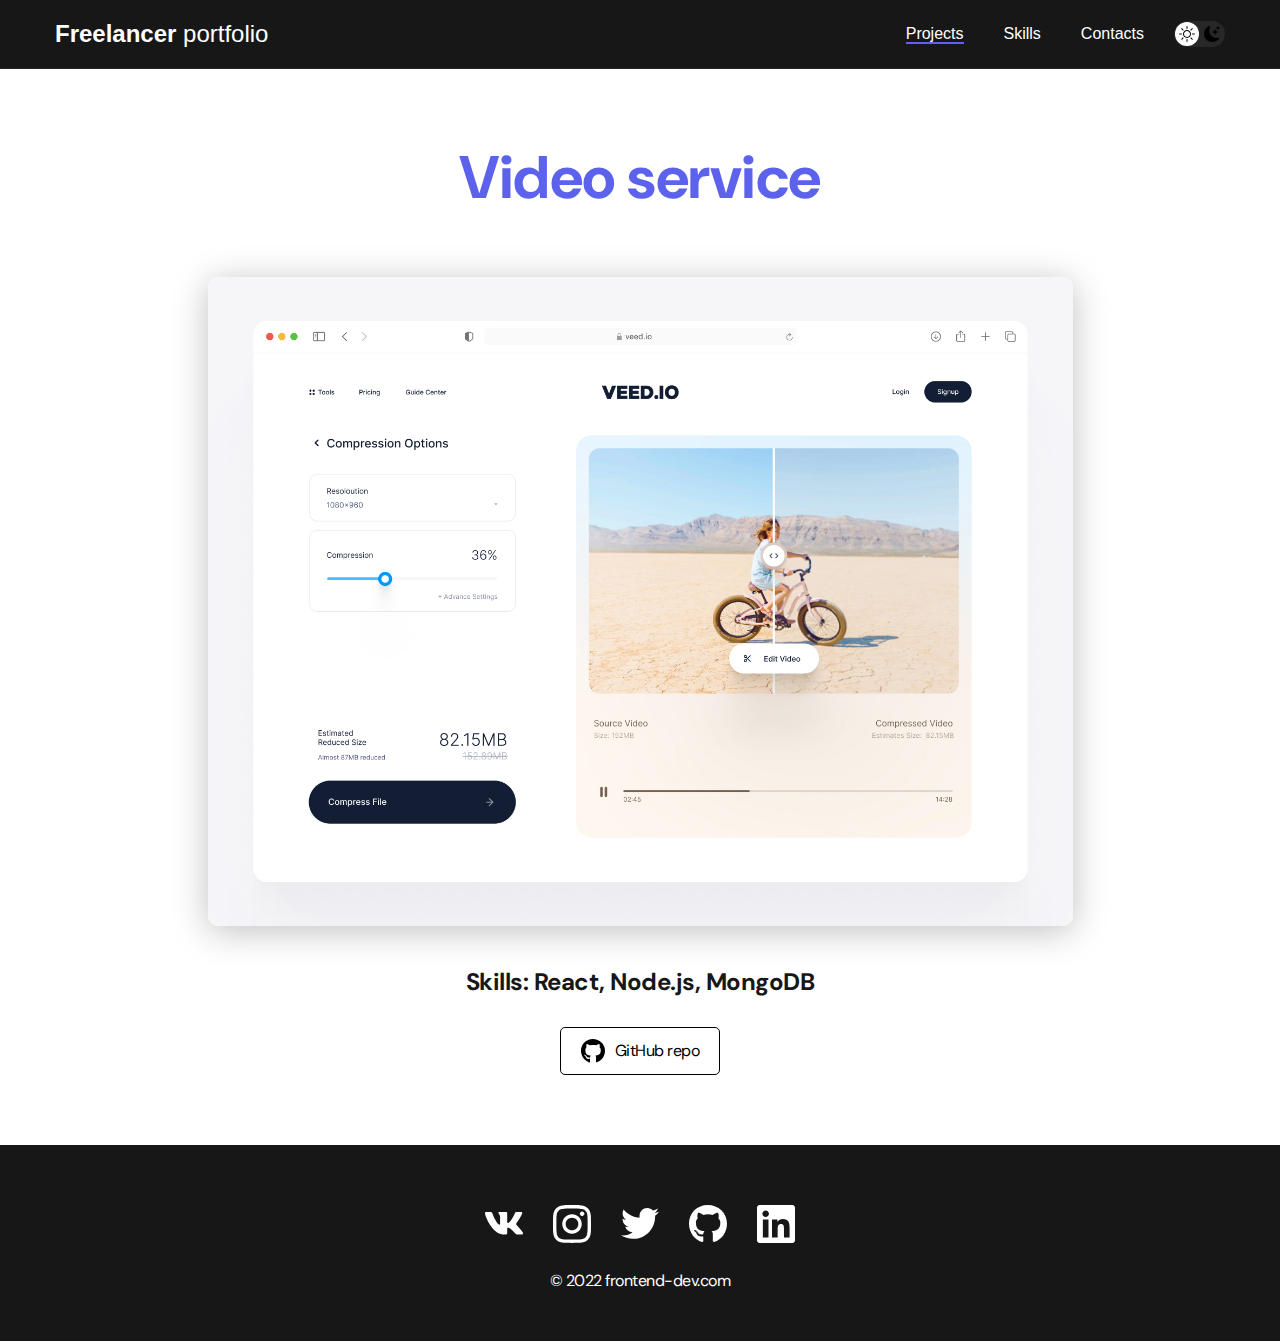
==== project-page.html @ 93b7029e "Add files via upload" ====
<!DOCTYPE html>
<html lang="en">

<head>
   <meta charset="UTF-8">
   <meta http-equiv="X-UA-Compatible" content="IE=edge">
   <meta name="viewport" content="width=device-width, initial-scale=1.0">
   <title>Freelancer portfolio</title>
   <link rel="stylesheet" href="css/style.css">
</head>

<body>
   <nav class="nav">
      <div class="container">
         <div class="nav-row">
            <a href="./index.html" class="logo"><strong>Freelancer</strong> portfolio</a>

            <button class="dark-mode-btn">
               <img src="./img/icons/Sun.svg" alt="Light mode" class="dark-mode-btn__icon">
               <img src="./img/icons/Moon.svg" alt="Dark mode" class="dark-mode-btn__icon">
            </button>

            <ul class="nav-list">
               <li class="nav-list__item"><a href="./index.html"
                     class="nav-list__link nav-list__link--active">Projects</a></li>
               <li class="nav-list__item"><a href="./skills.html" class="nav-list__link">Skills</a></li>
               <li class="nav-list__item"><a href="./contacs.html" class="nav-list__link">Contacts</a></li>
            </ul>
         </div>
      </div>

   </nav>


   <main class="section">
      <div class="container">
         <div class="project-details">

            <h1 class="title-1">Video service</h1>
            <img src="./img/projects/02-big.jpg" alt="project-details" class="project-details__cover">

            <div class="project-details__desc">
               <p>Skills: React, Node.js, MongoDB</p>
            </div>

            <a href="#!" class="btn-outline">
               <img src="./img/icons/gitHub-black.svg" alt="">
               GitHub repo
            </a>

         </div>
      </div>
   </main>

   <footer class="footer">
      <div class="container">
         <div class="footer__wrapper">
            <ul class="social">
               <li class="social__item">
                  <a target="_blank" href="https://vk.com/boynextdoor3131"><img src="./img/icons/vk.svg" alt="link"></a>
               </li>
               <li class="social__item">
                  <a target="_blank" href="#!"><img src="./img/icons/instagram.svg" alt="link"></a>
               </li>
               <li class="social__item">
                  <a target="_blank" href="#!"><img src="./img/icons/twitter.svg" alt="link"></a>
               </li>
               <li class="social__item">
                  <a target="_blank" href="#!"><img src="./img/icons/gitHub.svg" alt="link"></a>
               </li>
               <li class="social__item">
                  <a target="_blank" href="#!"><img src="./img/icons/linkedIn.svg" alt="link"></a>
               </li>
            </ul>
            <div class="copyright">
               <p>© 2022 frontend-dev.com</p>
            </div>
         </div>

      </div>
   </footer>

   <script src="./js/main.js"></script>

</body>

</html>
---- css/style.css ----
@import "./reset.css";
@import url('https://fonts.googleapis.com/css?family=DM+Sans:regular,500,700&display=swap');
@import url('https://fonts.googleapis.com/css?family=Poppins:regular,500,700&display=swap');

/*
font-family: 'DM Sans', sans-serif;
font-family: 'Popins', sans-serif;
*/

:root {
  --black: #171718;
  --black-border: #26292D;
  --white: #fff;
  --purple: #5C62EC;

  --page-text-color:var(--black);
  --dark-bg:var(--black);
  --dark-border:var(--black-border);
  --header-text:var(--white);
  --accent:var(--purple);

  /*Light mode*/
  --page-bg: var(--white);
  --text-color: var(--black);

  --title-1: var(--accent);

  --project-card-bg: var(--white);
  --project-card-text: var(--black);
  --box-shadow: 0px 5px 35px rgba(0, 0, 0, 0.25);
}


.dark{
  /*Dark mode*/

  --page-bg: #252526;
  --text-color: var(--white);

  --title-1: var(--white);

  --project-card-bg: var(--black);
  --project-card-text: var(--white);
  --box-shadow: 0px 5px 35px rgba(0, 0, 0, 0.8);

}


html, body{
  display: flex;
  flex-direction: column;
  min-height: 100vh;

  font-family: 'DM Sans', sans-serif;
  letter-spacing: -0.5px;
  
  /* Color mode */

  background-color: var(--page-bg);
  color: var(--text-color);
}





.container{
  margin: 0 auto;
  padding: 0 15px;
  max-width: 1200px;
}


.none{
  display: none !important;
}

/*General*/

.section {
  padding: 70px 0;
}

.title-1 {
  margin-bottom: 60px;
  font-size: 60px;
  font-weight: 700;
  line-height: 1.3; 
  color: var(--title-1);
  text-align: center;
}

.title-2 {
  margin-bottom: 20px;
  
  font-size: 40px;
  line-height: 1.3;
  font-weight: 700;
}


/* NAV */

.nav{
  padding: 20px 0;
  border-bottom: 1px solid var(--dark-border);
  background-color: var(--dark-bg);
  color: var(--header-text);
  letter-spacing: normal;
}

.nav-row{
  display: flex;
  justify-content: flex-end;
  align-items: center;
  column-gap: 30px;
  row-gap: 20px;
  flex-wrap: wrap;
}

.logo{
  margin-right: auto;
  color: var(--header-text);
  font-size: 24px;
  font-family: 'Popins', sans-serif;
}

.logo strong{
  font-weight: 700;
}


.nav-list {
    display: flex;
    flex: wrap;
    row-gap: 10px;
    align-items: center;
    column-gap: 40px;
    font-size: 16px;
    font-weight: 500;
    font-family: 'Popins', sans-serif;
}


.nav-list__link {
  color: var(--header-text);
  transition: opacity 0.2s ease-in;

}

.nav-list__link:hover{
  opacity: 0.8;
}

.nav-list__link--active{
  position: relative;
}

.nav-list__link--active::before{
  content: "";

  position: absolute;
  left: 0;
  top: 100%;

  display: block;
  height: 2px;
  width: 100%;
  background-color: var(--accent);
}

/* Dark mode button */ 

.dark-mode-btn{
  order: 9;

  position: relative;
  display: flex;
  justify-content: space-between;

  width: 51px;
  height: 26px;
  padding: 5px;

  border-radius: 50px;
  background-color: #272727;
}

.dark-mode-btn::before{
  content: "";
  position: absolute;
  top: 1px;
  left: 1px;
  display: block;
  width: 24px;
  height: 24px;
  border-radius: 50%;
  background-color: var(--white);

  transition: left 0.2s ease-in;
}

.dark-mode-btn--active::before{
  left: 26px;
}

.dark-mode-btn__icon{
  position: relative;

}

/* Header*/
.header {
  padding: 40px 0;
  min-height: 695px;

  display: flex;
  justify-content: center;
  align-items: center;

  background-color: var(--dark-bg);
  background-image: url('./../img/header-bg.png');
  background-repeat: no-repeat;
  background-size: auto;
  background-position: center center;

  color: var(--header-text);
  text-align: center;
}

.header__wrapper {
  padding: 0 15px;
  max-width: 660px;

}

.header__title {
  margin-bottom: 20px;
  font-size: 40px;
  font-weight: 700;
  line-height: 1.4 ;

}

.header__title strong{
  font-size: 60px;
  font-weight: 700;
}

.header__title em{
  font-style: normal;
  color: var(--accent);
}

.header__text {
  margin-bottom: 40px;
  font-size: 18px;
  line-height: 1.333;
}

.header__text p + p{
  margin-top: 0.5em;
}

/*btn*/

.button {
  display: inline-block;
  height: 48px;
  padding: 12px 28px;

  border-radius: 5px;
  background-color: var(--accent);
  color: var(--white);
  letter-spacing: 0.15px;
  font-size: 16px;
  font-weight: 500;

  transition: opacity 0.2s ease-in;
}

.button:hover{
  opacity: 0.8;
}

.button:active{
  position: relative;
  top: 1px;
}

 /* .btn-outline */
.btn-outline {
  display: flex;
  column-gap: 10px;
  align-items: center;

  height: 48px;
  padding: 12px 20px;

  border-radius: 5px;
  border: 1px solid #000;
  color: #000;
  background-color: var(--white);
  transition: opacity 0.2s ease-in;
  
}

.btn-outline:hover{
  opacity: 0.8;
}

.btn-outline:active{
  position: relative;
  top: 1px;
}





/* Projects */
.projects {
  display: flex;
  justify-content: center;
  flex-wrap: wrap;
  column-gap: 30px;
  row-gap: 30px;
}

.project {
  max-width: 370px;
  background-color: var(--project-card-bg);
  box-shadow: var(--box-shadow);
  border-radius: 10px;
}
.project__image {
  border-radius: 10px;
}



.project__title {
  padding: 15px 20px 25px;
  font-weight: 700;
  font-size: 24px;
  line-height: 1.3;
  color: var(--project-card-text);
}

/*Progect Details */
.project-details {
  margin: 0 auto;
  max-width: 865px;

  display: flex;
  flex-direction: column;
  align-items: center;
  text-align: center;
}


.project-details__cover {
  max-width: 100%;
  margin-bottom: 40px;
  box-shadow: 0px 5px 35px rgba(0, 0, 0, 0.25);
  border-radius: 10px;
}
.project-details__desc {
  margin-bottom: 30px;
  font-weight: 700;
  font-size: 24px;
  line-height: 1.3;
}


/* Content List */


.content-list {
  margin: 0 auto;
  max-width: 570px;
  display: flex;
  flex-direction: column;
  align-items: center;
  row-gap: 40px;
  text-align: center;
}

.content-list a {
  color: var(--accent);
}

.content-list__item {
  font-size: 18px;
  line-height: 1.5;

}

.content-list__item p + p {
  margin-top: 0.5em;
}


/* FOOTER */

.footer {
  margin-top: auto;
  padding: 60px 0 50px;
  background-color: var(--dark-bg);
  color: var(--header-text);
}

.footer__wrapper{
  display: flex;
  flex-direction: column;
  align-items: center;
  row-gap: 27px;
}

.social {
  display: flex;
  column-gap: 30px;
  align-items: center;
}

.copyright {
  font-size: 16px;
}

.copyright p + p {
  margin-top: 0.5em;
}

@media(max-width:620px) {

  .header {
    min-height: unset;
  }

  .header__title{
    font-size: 30px;
  }
  
  .header__title strong {
    font-size: 40px;
  }

  /* NAV */
  .nav-row{
    justify-content: space-between;
  }

  .dark-mode-btn{
    order: 0;
  }

  .section {
    padding: 40px 0;
  }

  .title-1 {
    margin-bottom: 30px;
    font-size: 40px;
  }

  .title-2{
    margin-bottom: 10px;
    font-size: 30px;
  }

  .project__title{
    font-size: 22px;
  }

  .project-details__desc{
    margin-bottom: 20px;
    font-size: 22px;
  }

  .footer{
    padding: 40 0 30px;
  }

  .footer__wrapper{
    row-gap: 20px;
  }

  .social{
    column-gap: 20px;
  }

  .social__item{
    width: 28px;
  }

  .content-list{
    row-gap: 20px;
  }

  .content-list__item{
    font-size: 16px;
  }

}
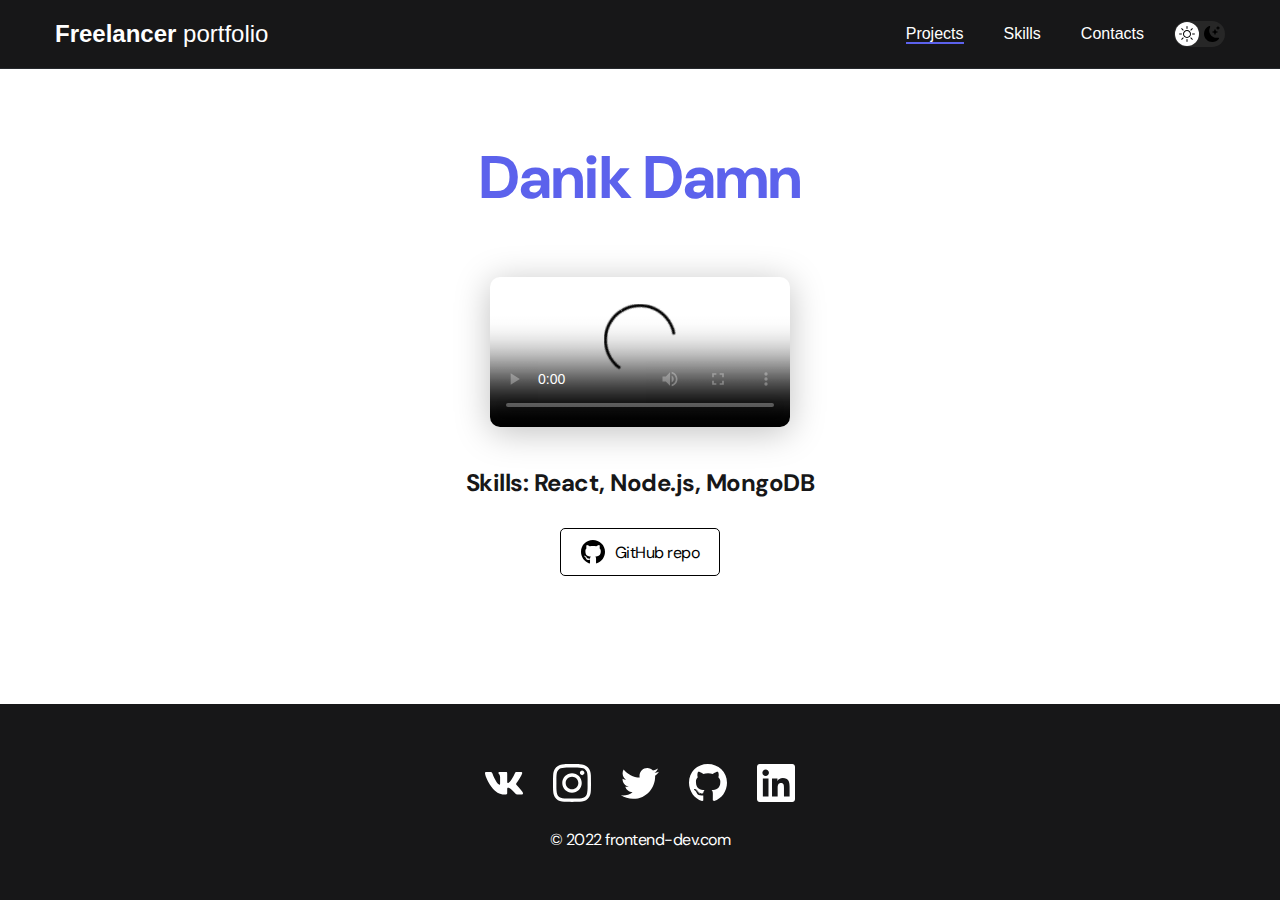
==== commit 7216de4c: "Update project-page.html" ====
--- a/project-page.html
+++ b/project-page.html
@@ -36,9 +36,11 @@
       <div class="container">
          <div class="project-details">
 
-            <h1 class="title-1">Video service</h1>
-            <img src="./img/projects/02-big.jpg" alt="project-details" class="project-details__cover">
-
+            <h1 class="title-1">Danik Damn</h1>
+            <video poster="./video/poster.png" controls class="project-details__cover">
+               <source src="./video/Композиция 1.webm" type="video/webm">
+               <source src="./video/Композиция 1.mp4" type="video/mp4">
+            </video>
             <div class="project-details__desc">
                <p>Skills: React, Node.js, MongoDB</p>
             </div>
@@ -84,4 +86,4 @@
 
 </body>
 
-</html>+</html>
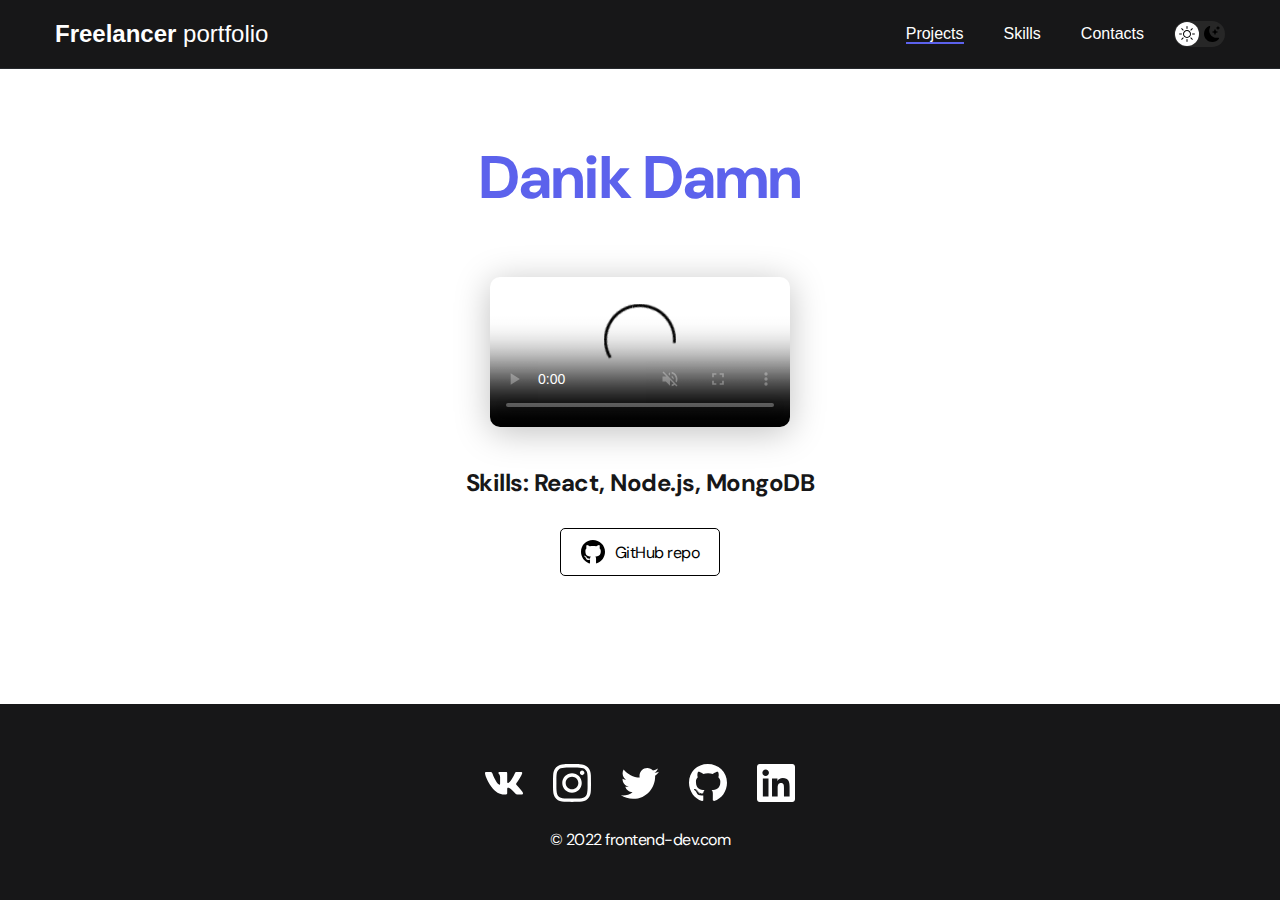
==== commit d6f49bd2: "Update project-page.html" ====
--- a/project-page.html
+++ b/project-page.html
@@ -37,7 +37,7 @@
          <div class="project-details">
 
             <h1 class="title-1">Danik Damn</h1>
-            <video poster="./video/poster.png" controls class="project-details__cover">
+            <video preload="none" loop muted autoplay poster="./video/poster.png" controls class="project-details__cover">
                <source src="./video/Композиция 1.webm" type="video/webm">
                <source src="./video/Композиция 1.mp4" type="video/mp4">
             </video>
